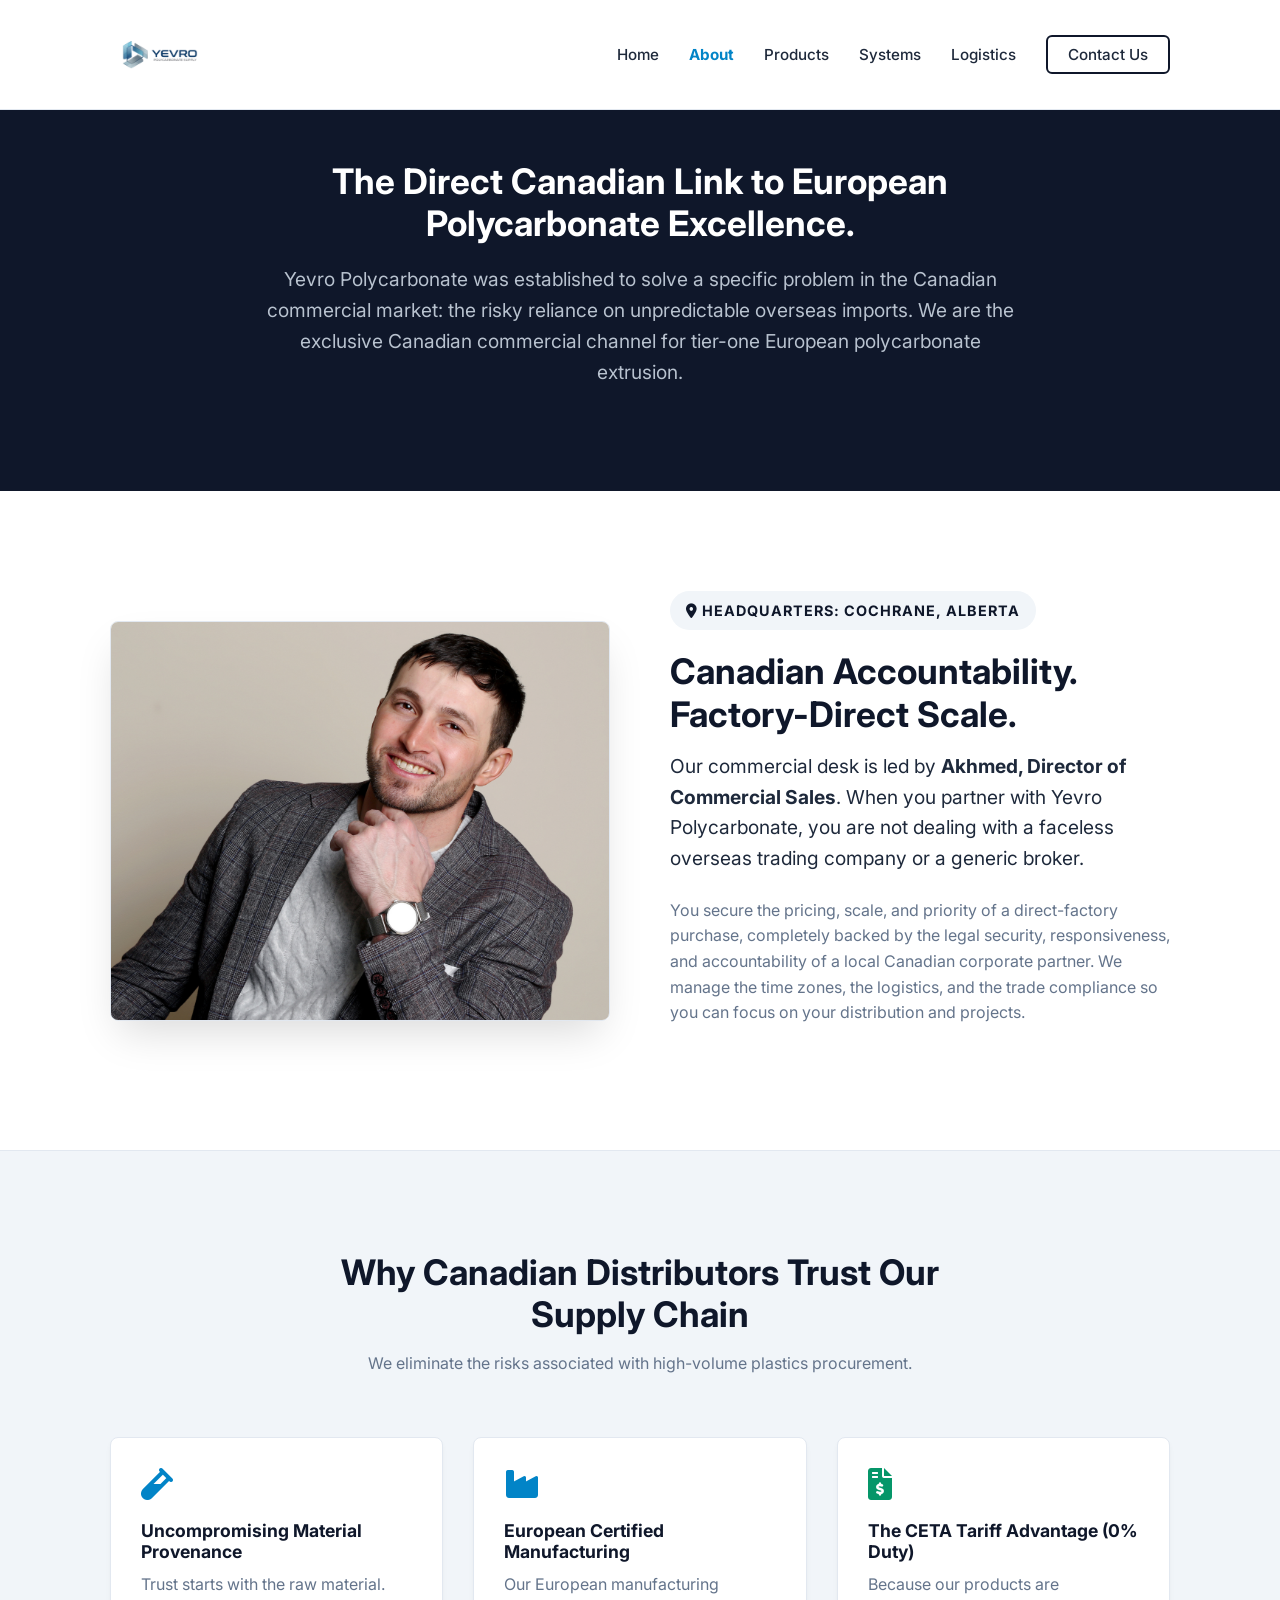
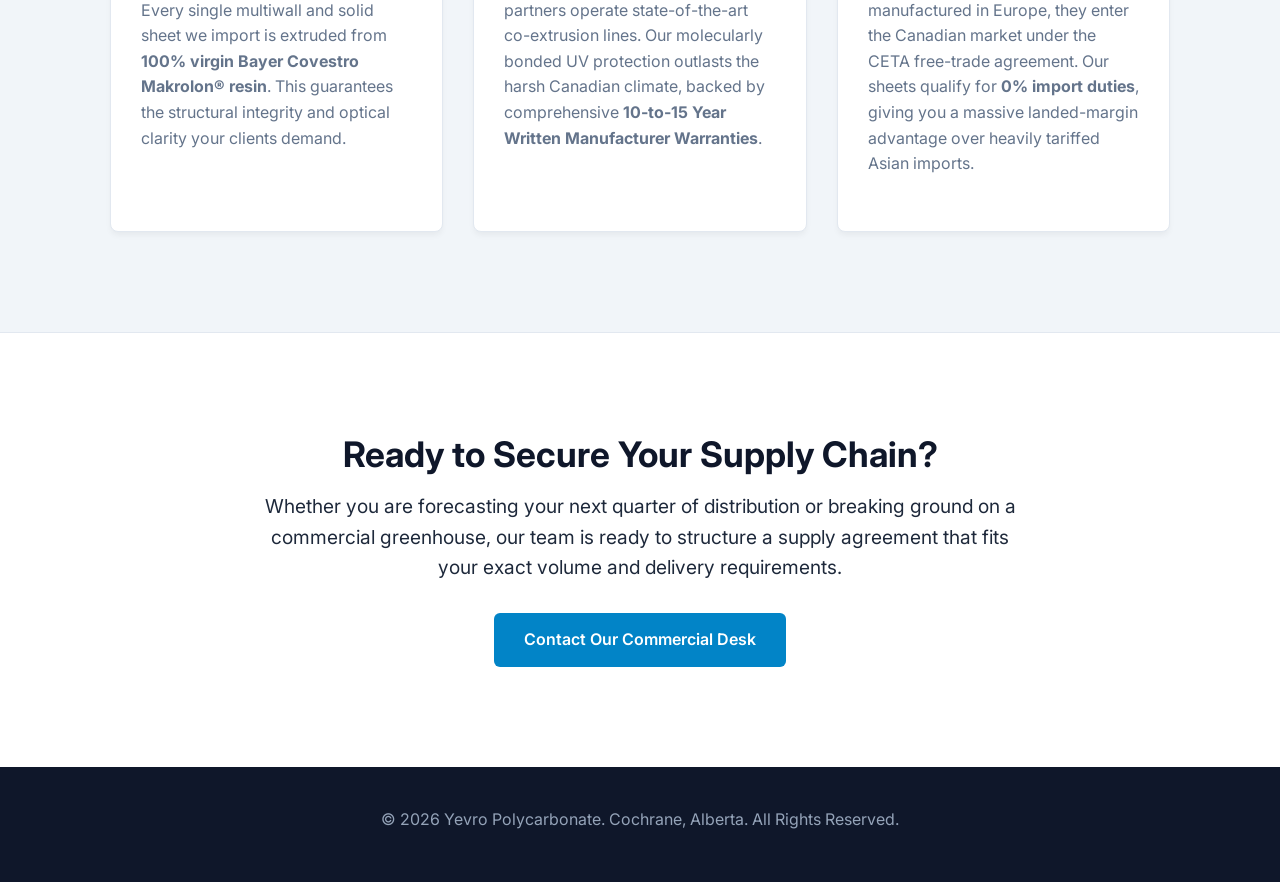
==== about.html @ 0b7f020f "Update about.html" ====
<!DOCTYPE html>
<html lang="en">
<head>
    <meta charset="UTF-8">
    <meta name="viewport" content="width=device-width, initial-scale=1.0">
    <title>About Us | Yevro Polycarbonate Canada</title>
    <meta name="description" content="The exclusive Canadian commercial channel for tier-one European polycarbonate extrusion. Direct supply for distributors and commercial projects.">
    
    <link rel="stylesheet" href="css/styles.css">
    <link href="https://fonts.googleapis.com/css2?family=Inter:wght@300;400;500;600;700;800&display=swap" rel="stylesheet">
    <link rel="stylesheet" href="https://cdnjs.cloudflare.com/ajax/libs/font-awesome/6.0.0/css/all.min.css">
</head>
<body>

    <header class="header">
        <div class="container nav-container">
            <a href="index.html" class="logo">
                <img src="assets/logo.png" alt="Yevro Polycarbonate">
            </a>
            <div class="mobile-toggle">
                <i class="fas fa-bars"></i>
            </div>
            <nav class="nav-menu">
                <ul>
                    <li><a href="index.html">Home</a></li>
                    <li><a href="about.html" style="color: var(--accent); font-weight: 700;">About</a></li>
                    <li><a href="index.html#products">Products</a></li>
                    <li><a href="index.html#accessories">Systems</a></li>
                    <li><a href="index.html#logistics">Logistics</a></li>
                    <li><a href="index.html#contact" class="btn-nav">Contact Us</a></li>
                </ul>
            </nav>
        </div>
    </header>

    <section class="section bg-navy text-center" style="padding: 160px 20px 80px 20px; color: white;">
        <div class="container narrow-content">
            <h1 style="color: white; font-size: 2.2rem; margin-bottom: 20px;">The Direct Canadian Link to European Polycarbonate Excellence.</h1>
            <p style="font-size: 1.2rem; color: #cbd5e1;">Yevro Polycarbonate was established to solve a specific problem in the Canadian commercial market: the risky reliance on unpredictable overseas imports. We are the exclusive Canadian commercial channel for tier-one European polycarbonate extrusion.</p>
        </div>
    </section>

    <section class="section bg-white border-bottom">
        <div class="container">
            <div class="row align-center">
                <div class="col-img">
                    <img src="assets/images/akhmed pic.png" alt="Akhmed - Director of Commercial Sales" class="rounded-img" style="box-shadow: 0 20px 40px -10px rgba(0,0,0,0.15); border: 1px solid var(--border);">
                </div>
                
                <div class="col-text">
                    <div class="quality-badge" style="background: #f1f5f9; color: var(--navy);">
                        <i class="fas fa-map-marker-alt"></i> Headquarters: Cochrane, Alberta
                    </div>
                    <h2>Canadian Accountability.<br>Factory-Direct Scale.</h2>
                    <p class="lead-text">Our commercial desk is led by <strong>Akhmed, Director of Commercial Sales</strong>. When you partner with Yevro Polycarbonate, you are not dealing with a faceless overseas trading company or a generic broker.</p>
                    <p>You secure the pricing, scale, and priority of a direct-factory purchase, completely backed by the legal security, responsiveness, and accountability of a local Canadian corporate partner. We manage the time zones, the logistics, and the trade compliance so you can focus on your distribution and projects.</p>
                </div>
            </div>
        </div>
    </section>

    <section class="section bg-light">
        <div class="container">
            <div class="section-title">
                <h2>Why Canadian Distributors Trust Our Supply Chain</h2>
                <p>We eliminate the risks associated with high-volume plastics procurement.</p>
            </div>
            
            <div class="grid-4" style="grid-template-columns: repeat(auto-fit, minmax(300px, 1fr));">
                <div class="card">
                    <i class="fas fa-vial card-icon"></i>
                    <h3>Uncompromising Material Provenance</h3>
                    <p>Trust starts with the raw material. Every single multiwall and solid sheet we import is extruded from <strong>100% virgin Bayer Covestro Makrolon® resin</strong>. This guarantees the structural integrity and optical clarity your clients demand.</p>
                </div>
                
                <div class="card">
                    <i class="fas fa-industry card-icon"></i>
                    <h3>European Certified Manufacturing</h3>
                    <p>Our European manufacturing partners operate state-of-the-art co-extrusion lines. Our molecularly bonded UV protection outlasts the harsh Canadian climate, backed by comprehensive <strong>10-to-15 Year Written Manufacturer Warranties</strong>.</p>
                </div>
                
                <div class="card">
                    <i class="fas fa-file-invoice-dollar card-icon" style="color: #059669;"></i>
                    <h3>The CETA Tariff Advantage (0% Duty)</h3>
                    <p>Because our products are manufactured in Europe, they enter the Canadian market under the CETA free-trade agreement. Our sheets qualify for <strong>0% import duties</strong>, giving you a massive landed-margin advantage over heavily tariffed Asian imports.</p>
                </div>
            </div>
        </div>
    </section>

    <section class="section bg-white border-top text-center">
        <div class="container narrow-content">
            <h2>Ready to Secure Your Supply Chain?</h2>
            <p class="lead-text" style="margin-bottom: 30px;">Whether you are forecasting your next quarter of distribution or breaking ground on a commercial greenhouse, our team is ready to structure a supply agreement that fits your exact volume and delivery requirements.</p>
            <a href="index.html#contact" class="btn btn-primary" style="min-width: 250px;">Contact Our Commercial Desk</a>
        </div>
    </section>

    <footer>
        <div class="container">
            <p>&copy; 2026 Yevro Polycarbonate. Cochrane, Alberta. All Rights Reserved.</p>
        </div>
    </footer>

    <script>
        document.addEventListener('DOMContentLoaded', function() {
            const mobileToggle = document.querySelector('.mobile-toggle');
            const navMenu = document.querySelector('.nav-menu');
            if (mobileToggle) {
                const toggleIcon = mobileToggle.querySelector('i');
                mobileToggle.addEventListener('click', function() {
                    navMenu.classList.toggle('active');
                    if (navMenu.classList.contains('active')) {
                        toggleIcon.classList.remove('fa-bars');
                        toggleIcon.classList.add('fa-times');
                    } else {
                        toggleIcon.classList.remove('fa-times');
                        toggleIcon.classList.add('fa-bars');
                    }
                });
            }
        });
    </script>
</body>
</html>
---- css/styles.css ----
/* =========================================
   1. VARIABLES & RESET
   ========================================= */
:root {
    --navy: #0F172A;        /* Dark Industrial Blue */
    --navy-light: #334155;  /* Slate Blue */
    --accent: #0284c7;      /* Bright Blue */
    --text: #1E293B;        /* Main Text */
    --text-light: #64748B;  /* Secondary Text */
    --bg-light: #F1F5F9;    /* Light Grey */
    --bg-white: #FFFFFF;
    --border: #E2E8F0;
    
    /* Contact Form Colors */
    --line: #E2E8F0;
    --muted: #94a3b8;
    
    --spacing: 100px;
}

* { margin: 0; padding: 0; box-sizing: border-box; }

body {
    font-family: 'Inter', sans-serif;
    color: var(--text);
    line-height: 1.6;
    background-color: var(--bg-white);
    font-size: 16px;
    overflow-x: hidden;
}

h1, h2, h3, h4 {
    color: var(--navy);
    font-weight: 700;
    line-height: 1.2;
    margin-bottom: 1rem;
}
h1 { font-size: 2.8rem; }
h2 { font-size: 2.2rem; }
h3 { font-size: 1.5rem; }

p { margin-bottom: 1.5rem; color: var(--text-light); }
a { text-decoration: none; color: inherit; transition: 0.3s; }
img { max-width: 100%; display: block; border-radius: 4px; }
ul { list-style: none; }

/* =========================================
   2. UTILITIES & LAYOUT
   ========================================= */
.container { max-width: 1100px; margin: 0 auto; padding: 0 20px; }
.narrow-content { max-width: 800px; margin: 0 auto; }
.section { padding: var(--spacing) 0; }

/* Backgrounds */
.bg-light { background-color: var(--bg-light); }
.bg-white { background-color: var(--bg-white); }
.bg-navy { background-color: var(--navy); color: white; }
.text-white { color: white !important; }
.border-bottom { border-bottom: 1px solid var(--border); }
.border-top { border-top: 1px solid var(--border); }

/* Alignment & Spacing */
.text-center { text-align: center; }
.mt-4 { margin-top: 2rem; }
.mb-5 { margin-bottom: 3rem; }
.rounded-img { border-radius: 8px; box-shadow: 0 10px 15px -3px rgba(0, 0, 0, 0.1); }
.divider { border: 0; border-top: 1px solid var(--border); margin: 60px 0; }

/* Buttons */
.btn-primary {
    display: inline-block;
    background: var(--accent);
    color: white;
    padding: 14px 30px;
    border-radius: 6px;
    font-weight: 600;
    border: none;
    cursor: pointer;
    text-align: center;
    width: auto; /* IMPORTANT: Default to auto width so desktop looks good */
    min-width: 220px;
}
.btn-primary:hover { background: var(--navy); color: white; }

/* =========================================
   3. NAVIGATION
   ========================================= */
.header {
    background: white;
    border-bottom: 1px solid var(--border);
    position: fixed; top: 0; width: 100%; z-index: 1000;
    height: 110px;
    display: flex; align-items: center;
}
.nav-container { display: flex; justify-content: space-between; align-items: center; width: 100%; }

.logo img { height: 100px; width: auto; }

.nav-menu ul { display: flex; gap: 30px; align-items: center; }
.nav-menu a { font-size: 0.95rem; font-weight: 500; color: var(--text); }
.nav-menu a:hover { color: var(--accent); }

.btn-nav {
    border: 2px solid var(--navy);
    padding: 8px 20px;
    border-radius: 6px;
    font-weight: 600;
}
.btn-nav:hover { background: var(--navy); color: white !important; }

/* Mobile Toggle */
.mobile-toggle { display: none; font-size: 1.8rem; cursor: pointer; color: var(--navy); z-index: 1002; }

/* =========================================
   4. HERO SECTION
   ========================================= */
.hero {
    position: relative;
    height: 600px;
    display: flex; align-items: center; justify-content: center;
    text-align: center;
    margin-top: 90px;
    overflow: hidden;
    color: white;
}
.hero-bg img { position: absolute; top: 0; left: 0; width: 100%; height: 100%; object-fit: cover; z-index: -1; }
.overlay { position: absolute; top: 0; left: 0; width: 100%; height: 100%; background: rgba(15, 23, 42, 0.65); z-index: 0; }
.hero-content { position: relative; z-index: 2; max-width: 900px; }
.hero h1 { color: white; font-size: 3rem; font-weight: 800; margin-bottom: 20px; text-shadow: 0 2px 10px rgba(0,0,0,0.5); }
.hero-lead { font-size: 1.25rem; color: #cbd5e1; margin-bottom: 35px; max-width: 700px; margin-left: auto; margin-right: auto; }

/* =========================================
   5. GENERAL SECTIONS (Quality, Audience)
   ========================================= */
.quality-badge {
    display: inline-block; background: #e0f2fe; color: var(--accent);
    padding: 8px 16px; border-radius: 50px; font-weight: 700;
    font-size: 0.9rem; margin-bottom: 20px; text-transform: uppercase; letter-spacing: 1px;
}
.lead-text { font-size: 1.2rem; color: var(--text); }
.section-title { text-align: center; margin-bottom: 60px; max-width: 700px; margin-left: auto; margin-right: auto; }

.grid-4 { display: grid; grid-template-columns: repeat(auto-fit, minmax(220px, 1fr)); gap: 30px; }
.card {
    background: white; padding: 30px; border-radius: 8px;
    box-shadow: 0 4px 6px -1px rgba(0, 0, 0, 0.05);
    border: 1px solid var(--border); transition: 0.3s;
}
.card:hover { transform: translateY(-5px); border-color: var(--accent); }
.card-icon { font-size: 2rem; color: var(--accent); margin-bottom: 20px; }
.card h3 { font-size: 1.1rem; margin-bottom: 10px; }

/* =========================================
   6. PRODUCTS & GALLERY
   ========================================= */
.product-block { display: flex; gap: 60px; align-items: center; }
.product-block.reverse { flex-direction: row-reverse; }
.product-img { flex: 1; }
.product-img img { box-shadow: 0 10px 15px -3px rgba(0, 0, 0, 0.1); border-radius: 8px; width: 100%; height: 350px; object-fit: cover; }
.product-text { flex: 1; }
.product-desc { font-size: 1.1rem; color: var(--navy); font-weight: 500; }
.spec-list li { margin-bottom: 10px; border-bottom: 1px solid var(--border); padding-bottom: 5px; }
.spec-list strong { color: var(--navy); min-width: 120px; display: inline-block; }
.tech-note {
    background: var(--bg-light); padding: 15px; border-radius: 6px;
    font-size: 0.9rem; color: var(--text-light); display: flex; gap: 10px; align-items: center;
    margin-top: 20px;
}
.tech-note i { color: var(--accent); }

.gallery-grid { display: grid; grid-template-columns: repeat(auto-fit, minmax(300px, 1fr)); gap: 20px; }
.gallery-item { position: relative; overflow: hidden; border-radius: 8px; }
.gallery-item img { width: 100%; height: 250px; object-fit: cover; transition: 0.5s; }
.gallery-item:hover img { transform: scale(1.05); }
.gallery-caption {
    position: absolute; bottom: 0; left: 0; width: 100%;
    background: rgba(15, 23, 42, 0.8); color: white;
    padding: 10px; font-weight: 600; text-align: center;
}

/* =========================================
   7. TECHNICAL & LOGISTICS
   ========================================= */
.row { display: flex; gap: 60px; align-items: center; }
.row.reverse { flex-direction: row-reverse; }
.col-text { flex: 1; }
.col-img { flex: 1; }
.col-img img { width: 100%; border-radius: 8px; object-fit: cover; max-height: 400px; }

.download-buttons { display: flex; gap: 20px; margin-top: 30px; flex-wrap: wrap; }
.btn-download {
    display: inline-flex; align-items: center; gap: 10px;
    background: white; border: 1px solid var(--border);
    padding: 12px 25px; border-radius: 6px; font-weight: 600; color: var(--navy);
}
.btn-download:hover { border-color: var(--accent); color: var(--accent); background: #f0f9ff; }

.terms-list { display: flex; flex-direction: column; gap: 25px; margin-top: 30px; }
.term-item { border-left: 4px solid var(--navy); padding-left: 20px; }

/* =========================================
   8. WHY YEVRO (Original Layout Restored)
   ========================================= */
.bg-navy h2, .bg-navy p, .bg-navy li { color: white; }
.bg-navy p { opacity: 0.9; }

#why .why-head{ text-align:center; max-width: 760px; margin: 0 auto 40px auto; }
#why .why-head h2{ color:#fff; margin-bottom:12px; }
#why .why-head p{ color: rgba(255,255,255,0.88); margin:0; }

#why .why-split{ display:grid; grid-template-columns: 1.2fr 0.9fr; gap: 34px; align-items: start; }
#why .why-cards{ display:grid; grid-template-columns: repeat(2, minmax(0, 1fr)); gap: 16px; }

#why .why-point{
    padding: 18px 16px; border-radius: 14px;
    background: rgba(255,255,255,0.06); border: 1px solid rgba(226,232,240,0.14);
    text-align: left; min-height: 168px;
}
#why .why-ico{
    width: 52px; height: 52px; border-radius: 14px;
    display:grid; place-items:center;
    background: rgba(2,132,199,0.18); color:#fff;
    font-size: 1.2rem; margin-bottom: 12px;
}
#why .why-point h3{ color:#fff; font-size: 1.05rem; margin: 0 0 8px 0; }
#why .why-point p{ color: rgba(255,255,255,0.86); font-size: 0.95rem; margin: 0; }

#why .why-sub{
    margin-top: 10px; padding: 10px 12px; border-radius: 12px;
    background: rgba(255,255,255,0.06); border: 1px solid rgba(226,232,240,0.12);
    color: rgba(255,255,255,0.86); font-size: 0.9rem;
}

#why .why-cta{ margin-top: 22px; display:flex; }
#why .why-cta .btn-primary{ width: auto; min-width: 320px; }

#why .why-img{
    border-radius: 16px; overflow:hidden; border: 1px solid rgba(226,232,240,0.14);
    box-shadow: 0 18px 40px rgba(0,0,0,0.25); position: sticky; top: 140px;
}
#why .why-img img{ width:100%; height: 520px; object-fit: cover; display:block; }

/* =========================================
   9. FACTORY PROOF & CONTACT
   ========================================= */
.video-proof-wrapper {
    background: white; padding: 15px; border-radius: 16px;
    box-shadow: 0 20px 40px -10px rgba(0, 0, 0, 0.15); border: 1px solid var(--border);
    max-width: 900px; margin: 0 auto;
}
.video-proof-wrapper video { width: 100%; border-radius: 12px; display: block; background: #000; }
.video-badges { display: flex; justify-content: center; gap: 20px; margin-top: 20px; flex-wrap: wrap; }
.badge-item {
    font-size: 0.9rem; color: var(--navy); font-weight: 600;
    display: flex; align-items: center; gap: 8px; background: #f1f5f9; padding: 8px 16px; border-radius: 20px;
}
.badge-item i { color: #059669; }

/* Contact Form */
.quote-layout { display: grid; grid-template-columns: 1fr 1.15fr; gap: 16px; align-items: start; }
.quote-help { border: 1px solid var(--line); border-radius: 18px; background: #fff; padding: 16px; }
.quote-card { border: 1px solid var(--line); border-radius: 18px; background: #fff; padding: 25px; box-shadow: 0 10px 26px rgba(15, 18, 23, .06); }
.help-list li { margin: 8px 0; color: #2b313b; }
.mini-note { margin-top: 14px; padding: 12px 14px; border: 1px solid var(--line); border-radius: 14px; background: #f6f7f9; color: #2b313b; font-size: 14px; }
.form label { display: grid; gap: 6px; font-weight: 800; font-size: 13.5px; margin-bottom: 12px; }
.form input, .form select, .form textarea {
    width: 100%; padding: 12px; border-radius: 12px; border: 1px solid var(--line);
    background: #fff; color: var(--text); outline: none; font-family: inherit;
}
.form input:focus, .form select:focus, .form textarea:focus { border-color: rgba(15, 94, 168, .55); box-shadow: 0 0 0 4px rgba(15, 94, 168, .12); }
.form-row { display: grid; grid-template-columns: 1fr 1fr; gap: 12px; }
.form-actions { display: flex; gap: 12px; flex-wrap: wrap; margin-top: 12px; }
.form-actions .btn-primary { width: 100%; }
.honeypot { display: none !important; }

/* Footer */
footer { background: var(--navy); color: white; padding: 40px 0; text-align: center; }
footer p { color: #94a3b8; margin-bottom: 10px; }
.footer-links a { color: white; margin: 0 15px; opacity: 0.8; }

/* =========================================
   10. ACCESSORIES (NEW STYLES)
   ========================================= */
.row-accessories { display: grid; grid-template-columns: repeat(3, 1fr); gap: 30px; }

.profile-card {
    background: white; border: 1px solid #e2e8f0; border-radius: 12px; padding: 25px;
    height: 100%; display: flex; flex-direction: column;
    box-shadow: 0 4px 6px -1px rgba(0, 0, 0, 0.05); transition: transform 0.2s ease, box-shadow 0.2s ease;
}
.profile-card:hover { transform: translateY(-5px); box-shadow: 0 10px 20px rgba(0,0,0,0.08); }
.profile-header { display: flex; align-items: center; margin-bottom: 20px; padding-bottom: 15px; border-bottom: 1px solid #f1f5f9; }
.profile-header h3 { margin: 0; font-size: 1.15rem; font-weight: 700; color: #0F172A; }
.profile-img-wrapper {
    background: #f8fafc; border-radius: 8px; padding: 10px; text-align: center;
    margin-bottom: 20px; height: 180px; display: flex; align-items: center; justify-content: center; border: 1px solid #e2e8f0;
}
.profile-img-wrapper img { max-height: 100%; max-width: 100%; object-fit: contain; }
.profile-body { flex-grow: 1; display: flex; flex-direction: column; }
.profile-body p { font-size: 0.95rem; color: #64748b; line-height: 1.5; margin-bottom: 15px; }
.spacer { margin-top: auto; }
.btn-pdf-download {
    display: flex; align-items: center; justify-content: center; gap: 8px;
    background: white; color: #ef4444; border: 1px solid #e2e8f0;
    padding: 12px; border-radius: 6px; font-size: 0.9rem; font-weight: 600;
    text-decoration: none; width: 100%; transition: all 0.2s ease;
}
.btn-pdf-download:hover { background: #fef2f2; border-color: #ef4444; }

/* Accessories Icon Squares */
.icon-square { width: 40px; height: 40px; border-radius: 8px; display: flex; align-items: center; justify-content: center; font-weight: 800; font-size: 1.2rem; }
.bg-blue-light { background: #e0f2fe; } .text-blue { color: #0284c7; }
.bg-green-light { background: #dcfce7; } .text-green { color: #16a34a; }
.bg-orange-light { background: #ffedd5; } .text-orange { color: #ea580c; }

/* Centered Button Wrapper */
.accessories-cta-wrapper { display: flex; justify-content: center; align-items: center; width: 100%; margin-top: 40px; }

/* =========================================
   11. MOBILE / RESPONSIVE
   ========================================= */
@media (max-width: 980px) {
    .quote-layout { grid-template-columns: 1fr; }
    .form-row { grid-template-columns: 1fr; }
    #why .why-split { grid-template-columns: 1fr; }
    #why .why-cards { grid-template-columns: 1fr; }
    #why .why-img { position: relative; top: auto; }
    #why .why-img img { height: 320px; }
    #why .why-cta .btn-primary { width: 100%; min-width: 0; }
}

@media (max-width: 768px) {
    /* Accessories 3-column fix for mobile */
    .row-accessories { grid-template-columns: 1fr; }
    .profile-card { padding: 20px; }

    /* Nav */
    .mobile-toggle { display: block; }
    .nav-menu {
        position: fixed; top: 110px; left: -100%; width: 100%;
        height: calc(100vh - 110px); background: white;
        padding: 30px; border-bottom: 1px solid var(--border);
        transition: 0.3s; z-index: 999; display: flex; flex-direction: column; overflow-y: auto;
    }
    .nav-menu.active { left: 0; }
    .nav-menu ul { flex-direction: column; align-items: flex-start; gap: 25px; width: 100%; }
    .nav-menu a { display: block; width: 100%; padding: 10px 0; border-bottom: 1px solid #f1f1f1; }
    .btn-nav { display: block; width: 100%; text-align: center; margin-top: 10px; }

    /* Layout Resets */
    .product-block, .product-block.reverse, .row, .row.reverse { flex-direction: column; }
    .hero { height: auto; padding: 100px 0; margin-top: 90px; }
    .hero h1 { font-size: 2rem; }
    .col-img, .product-img { width: 100%; }
    .btn-primary { width: 100%; }
}
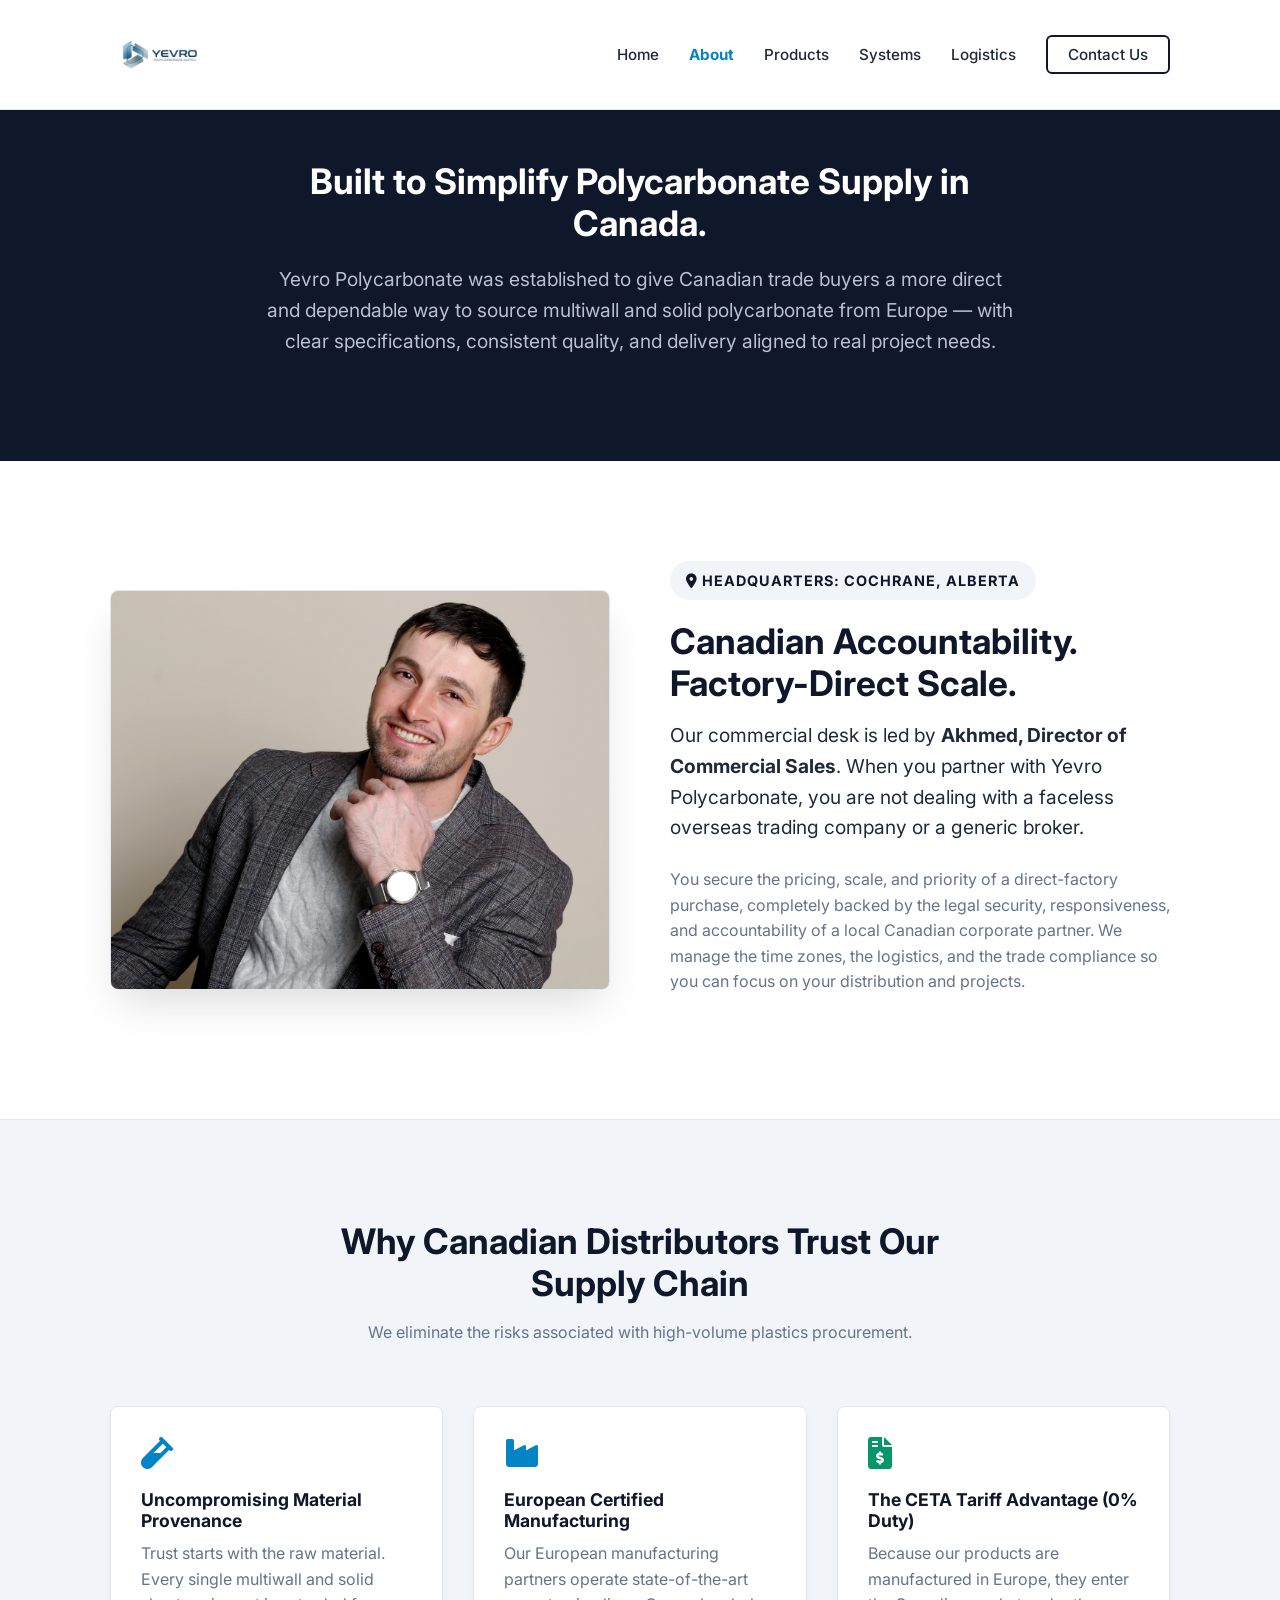
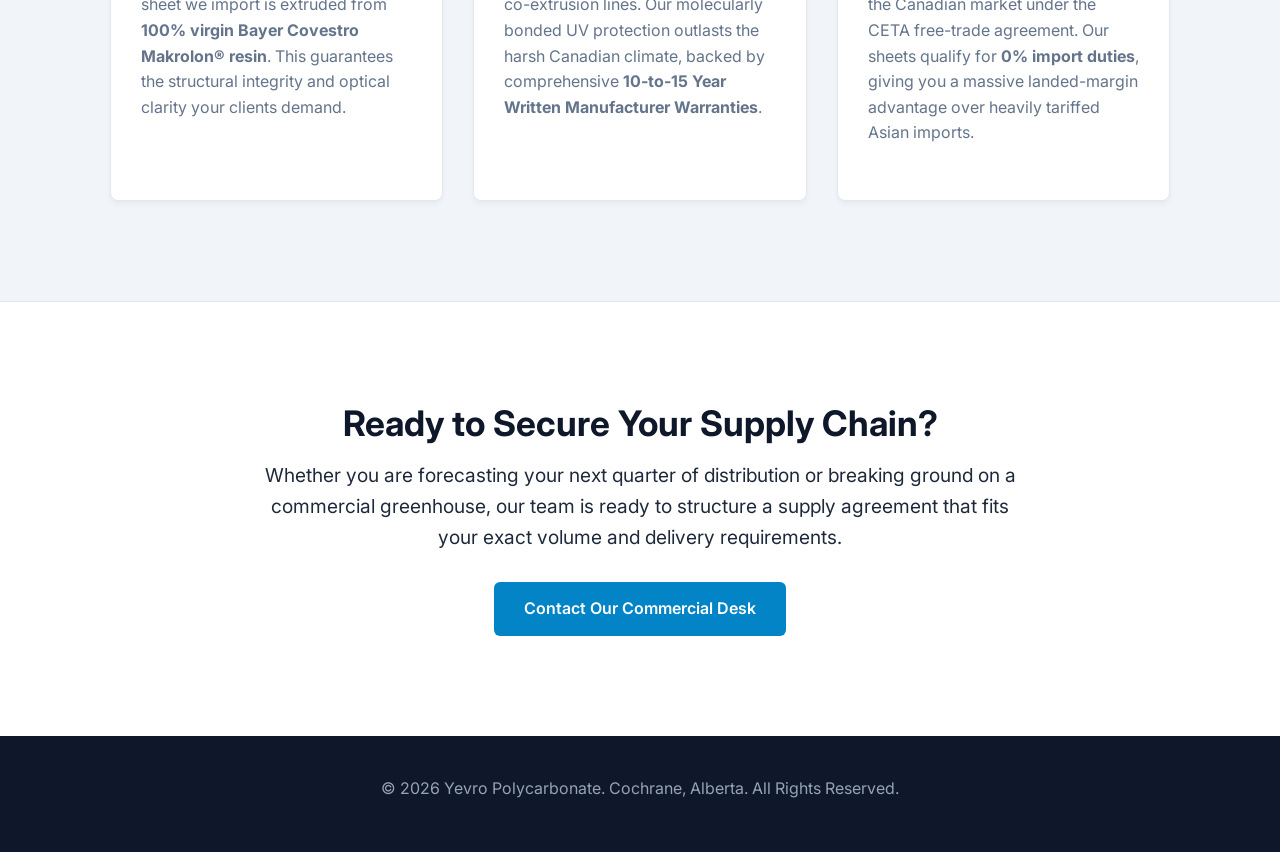
==== commit 6c03f502: "Update about.html" ====
--- a/about.html
+++ b/about.html
@@ -35,8 +35,8 @@
 
     <section class="section bg-navy text-center" style="padding: 160px 20px 80px 20px; color: white;">
         <div class="container narrow-content">
-            <h1 style="color: white; font-size: 2.2rem; margin-bottom: 20px;">The Direct Canadian Link to European Polycarbonate Excellence.</h1>
-            <p style="font-size: 1.2rem; color: #cbd5e1;">Yevro Polycarbonate was established to solve a specific problem in the Canadian commercial market: the risky reliance on unpredictable overseas imports. We are the exclusive Canadian commercial channel for tier-one European polycarbonate extrusion.</p>
+            <h1 style="color: white; font-size: 2.2rem; margin-bottom: 20px;">Built to Simplify Polycarbonate Supply in Canada.</h1>
+            <p style="font-size: 1.2rem; color: #cbd5e1;">Yevro Polycarbonate was established to give Canadian trade buyers a more direct and dependable way to source multiwall and solid polycarbonate from Europe — with clear specifications, consistent quality, and delivery aligned to real project needs.</p>
         </div>
     </section>
 
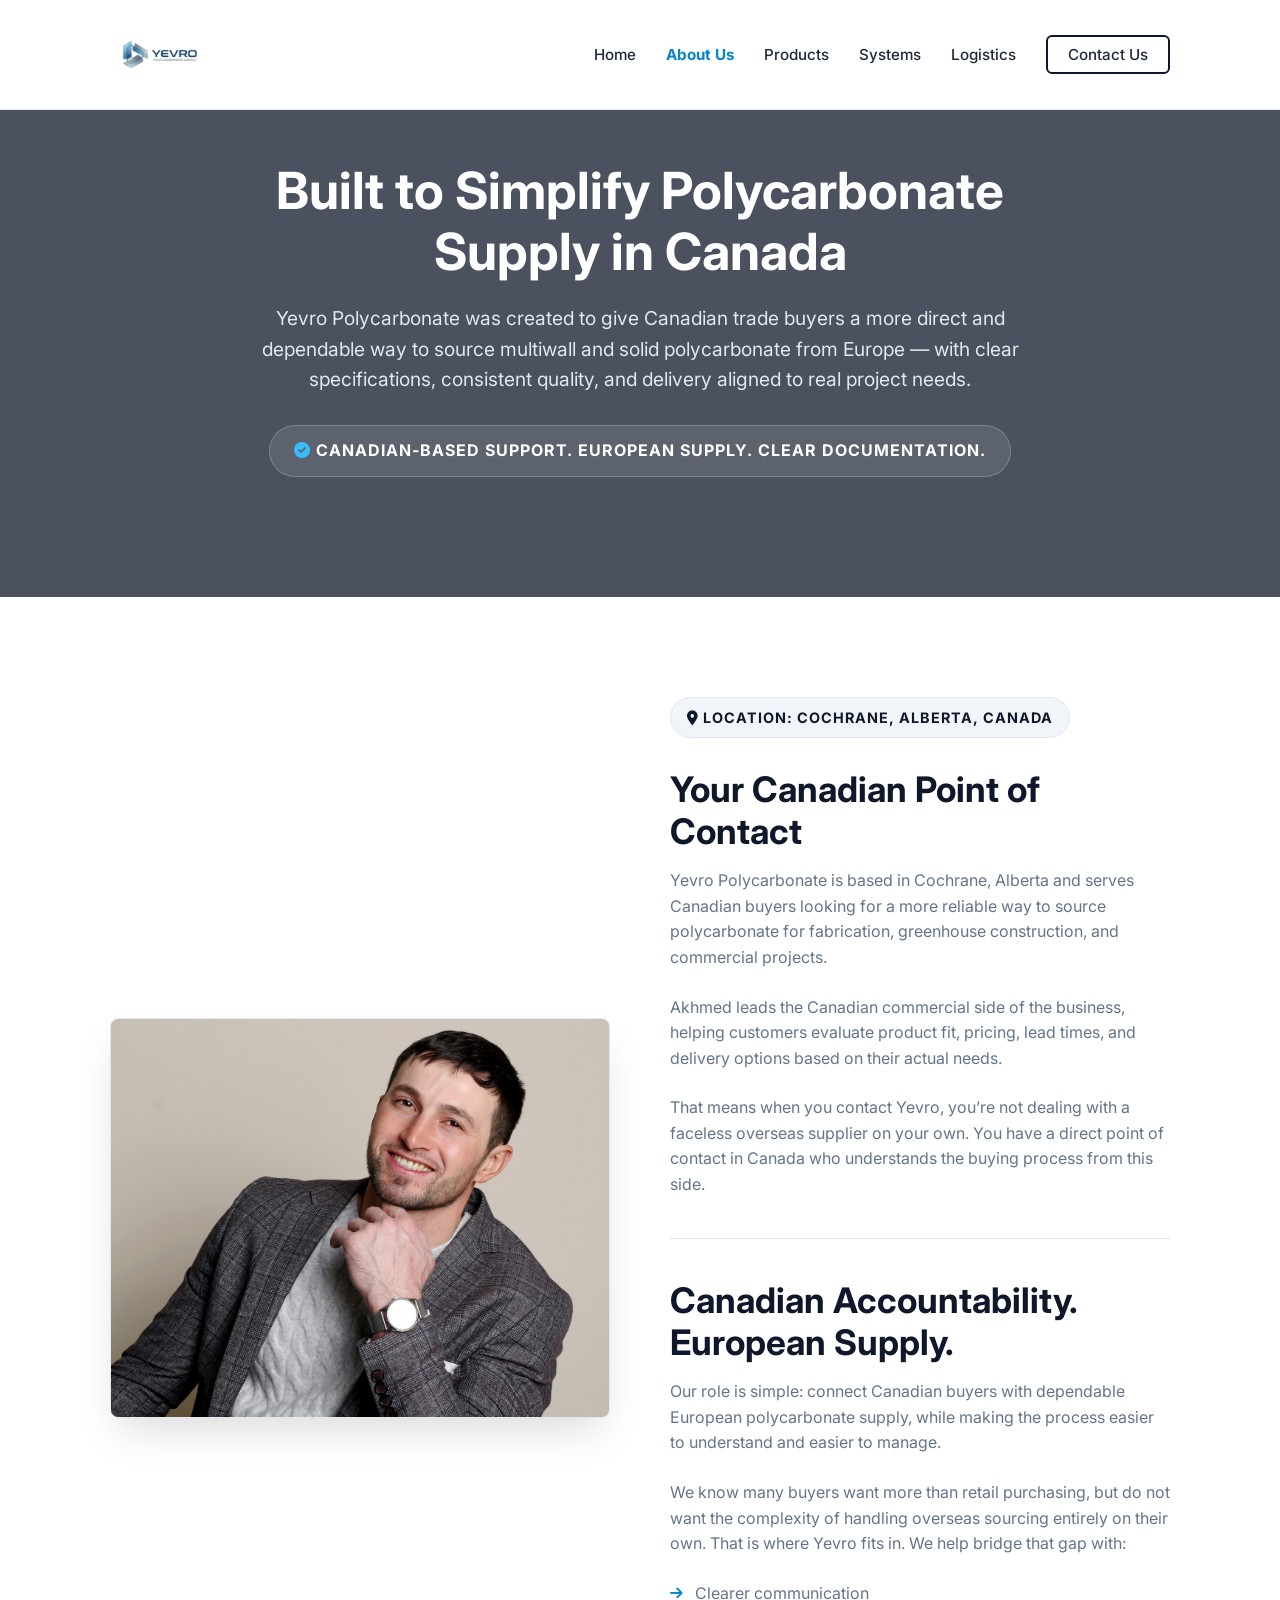
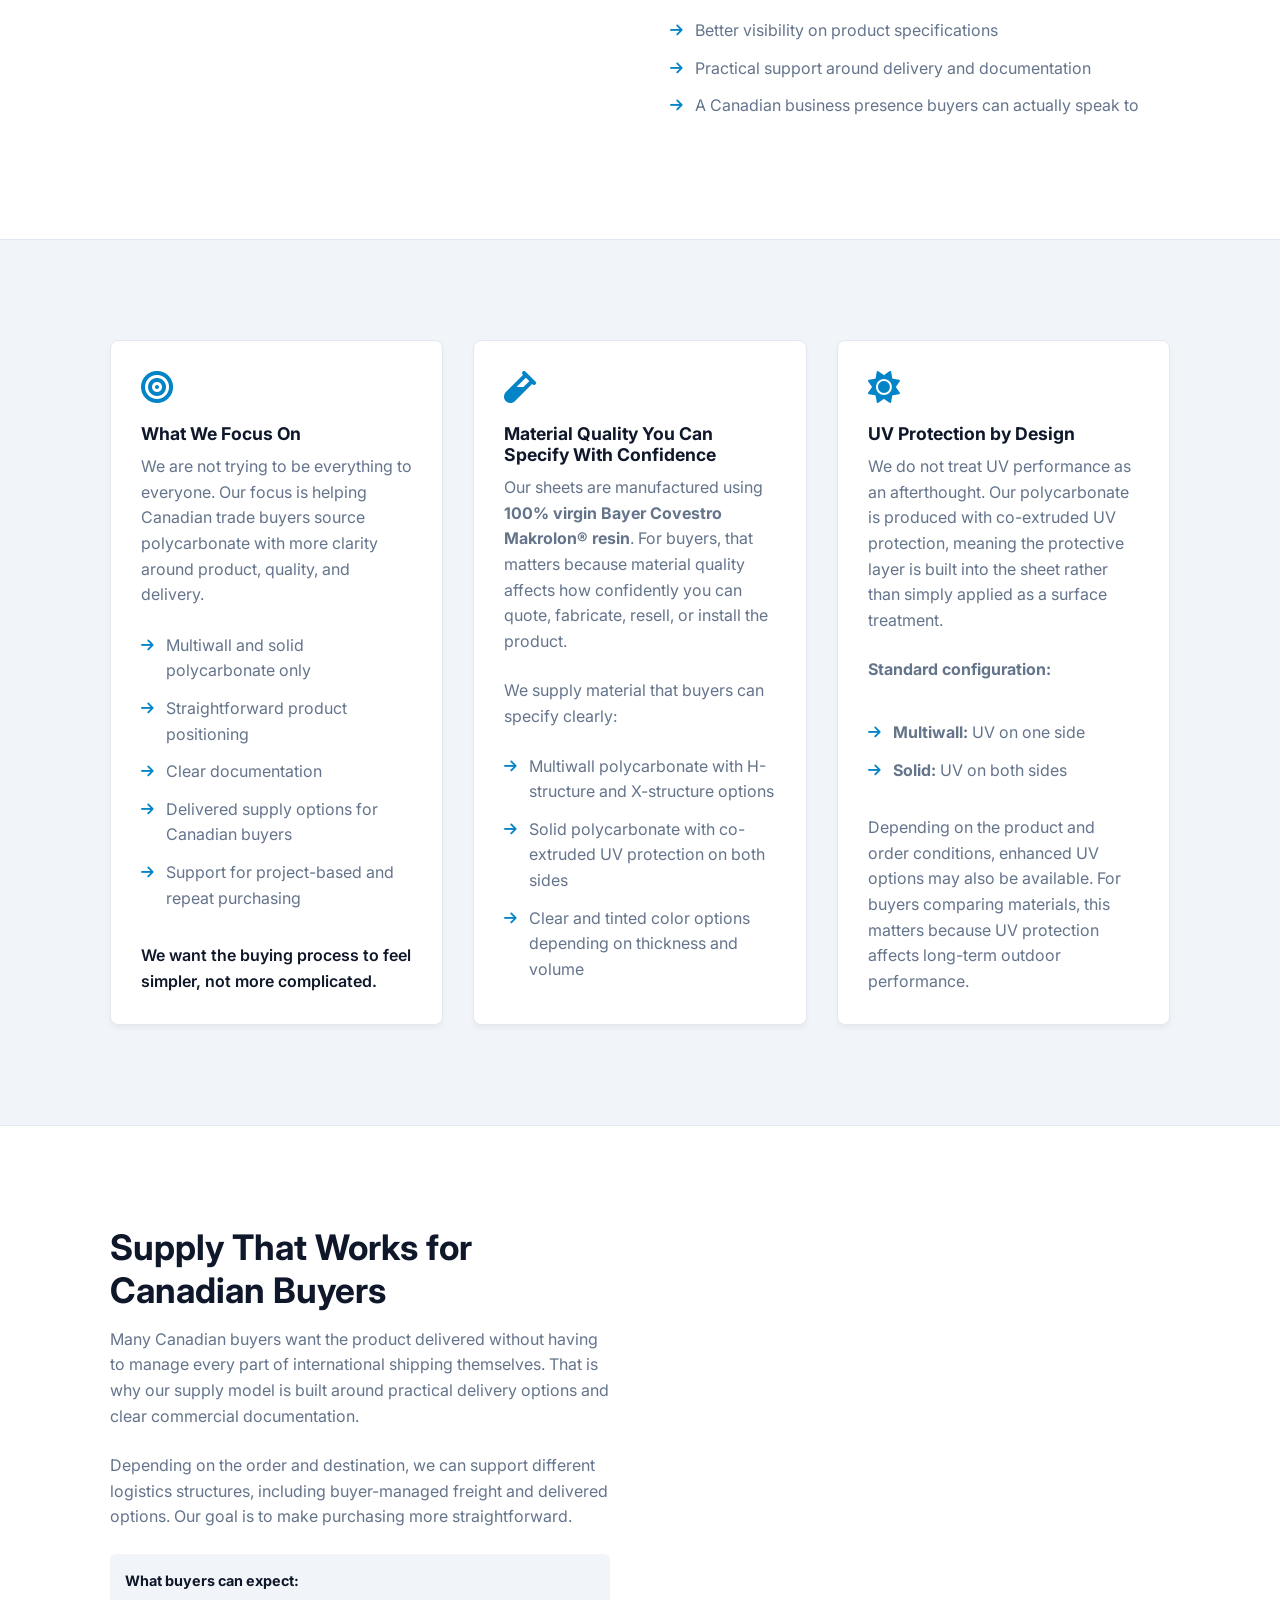
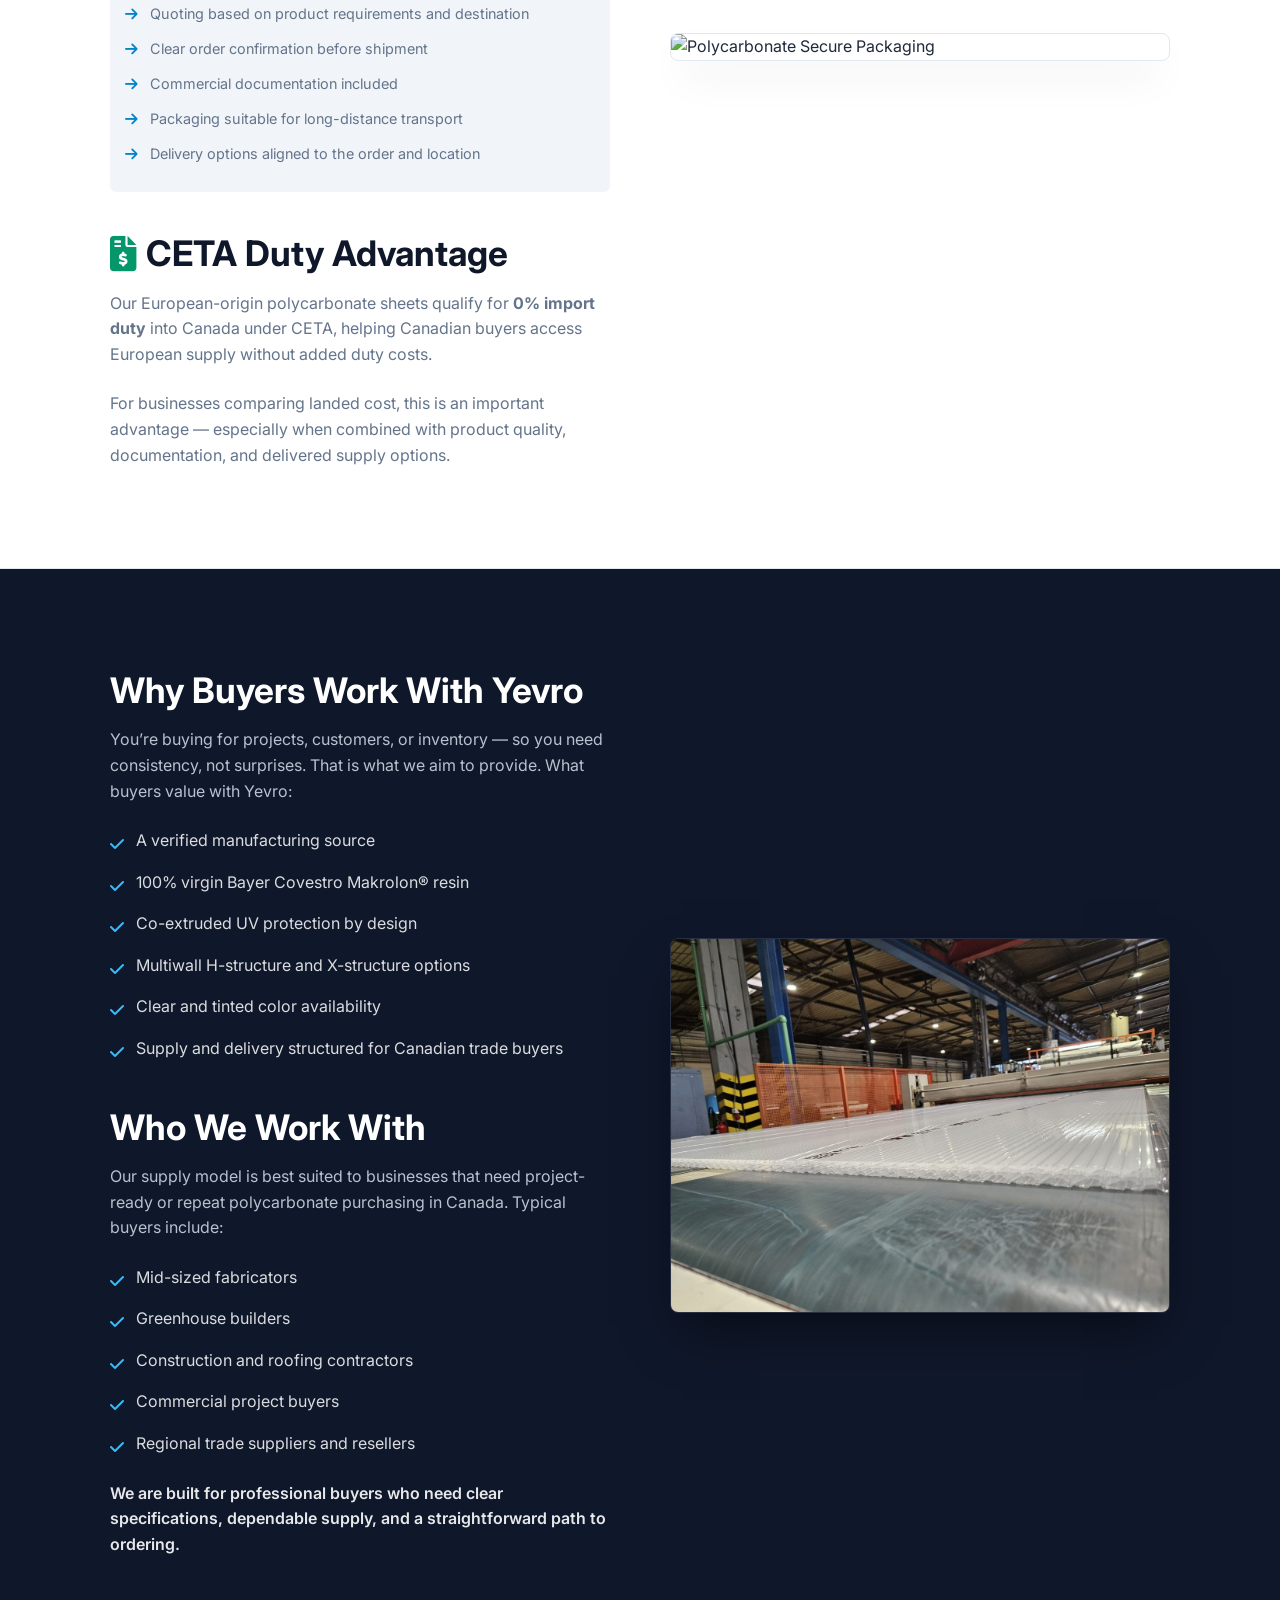
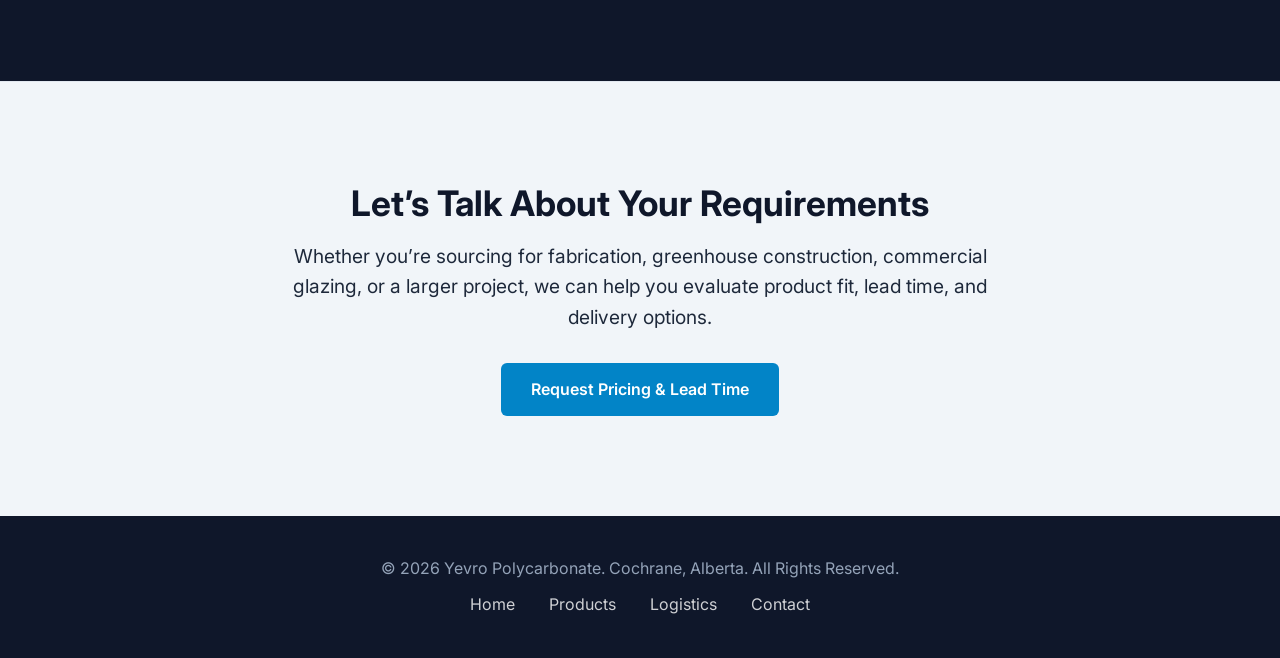
==== commit d0d5d13f: "Update about.html" ====
--- a/about.html
+++ b/about.html
@@ -4,11 +4,35 @@
     <meta charset="UTF-8">
     <meta name="viewport" content="width=device-width, initial-scale=1.0">
     <title>About Us | Yevro Polycarbonate Canada</title>
-    <meta name="description" content="The exclusive Canadian commercial channel for tier-one European polycarbonate extrusion. Direct supply for distributors and commercial projects.">
+    <meta name="description" content="Canadian-based support. European supply. Clear documentation. We simplify polycarbonate sourcing for trade buyers.">
     
     <link rel="stylesheet" href="css/styles.css">
     <link href="https://fonts.googleapis.com/css2?family=Inter:wght@300;400;500;600;700;800&display=swap" rel="stylesheet">
     <link rel="stylesheet" href="https://cdnjs.cloudflare.com/ajax/libs/font-awesome/6.0.0/css/all.min.css">
+    
+    <style>
+        .about-hero { position: relative; padding: 160px 20px 100px 20px; overflow-wrap: break-word; color: white; display: flex; align-items: center; justify-content: center; }
+        .about-hero .hero-bg { position: absolute; top: 0; left: 0; width: 100%; height: 100%; z-index: -1; }
+        .about-hero .hero-bg img { width: 100%; height: 100%; object-fit: cover; }
+        .about-hero .overlay { position: absolute; top: 0; left: 0; width: 100%; height: 100%; background: rgba(15, 23, 42, 0.75); }
+        .about-hero-content { position: relative; z-index: 2; max-width: 900px; text-align: center; }
+        
+        .clean-list { list-style: none; padding: 0; margin-bottom: 20px; }
+        .clean-list li { position: relative; padding-left: 25px; margin-bottom: 12px; color: var(--text-light); }
+        .clean-list li::before { content: "\f061"; font-family: "Font Awesome 6 Free"; font-weight: 900; position: absolute; left: 0; color: var(--accent); font-size: 0.9rem; }
+        
+        .check-list-dark { list-style: none; padding: 0; }
+        .check-list-dark li { margin-bottom: 12px; display: flex; gap: 12px; align-items: flex-start; color: rgba(255,255,255,0.85); }
+        .check-list-dark li::before { content: "\f00c"; font-family: "Font Awesome 6 Free"; font-weight: 900; color: #38bdf8; margin-top: 4px; }
+
+        @media (max-width: 768px) {
+            .about-hero { padding: 130px 20px 70px 20px; }
+            .about-hero h1 { font-size: 2.2rem !important; line-height: 1.2; }
+            .row.align-center { flex-direction: column; }
+            .col-img { width: 100%; margin-bottom: 30px; }
+            .col-img img { width: 100%; max-width: 100%; height: auto; }
+        }
+    </style>
 </head>
 <body>
 
@@ -23,7 +47,7 @@
             <nav class="nav-menu">
                 <ul>
                     <li><a href="index.html">Home</a></li>
-                    <li><a href="about.html" style="color: var(--accent); font-weight: 700;">About</a></li>
+                    <li><a href="about.html" style="color: var(--accent); font-weight: 700;">About Us</a></li>
                     <li><a href="index.html#products">Products</a></li>
                     <li><a href="index.html#accessories">Systems</a></li>
                     <li><a href="index.html#logistics">Logistics</a></li>
@@ -33,72 +57,190 @@
         </div>
     </header>
 
-    <section class="section bg-navy text-center" style="padding: 160px 20px 80px 20px; color: white;">
+    <section class="about-hero">
+        <div class="hero-bg">
+            <img src="assets/images/hero4.jpeg" alt="Polycarbonate Wholesale Facility">
+            <div class="overlay"></div>
+        </div>
+        <div class="container about-hero-content">
+            <h1 style="color: white; font-size: 3.2rem; margin-bottom: 20px;">Built to Simplify Polycarbonate Supply in Canada</h1>
+            <p style="font-size: 1.2rem; color: #e2e8f0; margin-bottom: 30px; max-width: 800px; margin-left: auto; margin-right: auto;">Yevro Polycarbonate was created to give Canadian trade buyers a more direct and dependable way to source multiwall and solid polycarbonate from Europe — with clear specifications, consistent quality, and delivery aligned to real project needs.</p>
+            <div class="quality-badge" style="background: rgba(255,255,255,0.1); border: 1px solid rgba(255,255,255,0.2); color: white; font-size: 1rem; padding: 12px 24px;">
+                <i class="fas fa-check-circle" style="color: #38bdf8;"></i> Canadian-based support. European supply. Clear documentation.
+            </div>
+        </div>
+    </section>
+
+    <section class="section bg-white border-bottom">
+        <div class="container">
+            <div class="row align-center">
+                
+                <div class="col-img">
+                    <img src="assets/images/akhmed pic.png" alt="Akhmed - Yevro Polycarbonate" class="rounded-img" style="box-shadow: 0 20px 40px -10px rgba(0,0,0,0.15); border: 1px solid var(--border);">
+                </div>
+                
+                <div class="col-text">
+                    <div class="quality-badge" style="background: #f1f5f9; color: var(--navy); border: 1px solid var(--border);">
+                        <i class="fas fa-map-marker-alt"></i> Location: Cochrane, Alberta, Canada
+                    </div>
+                    
+                    <h2 style="margin-top: 10px;">Your Canadian Point of Contact</h2>
+                    <p>Yevro Polycarbonate is based in Cochrane, Alberta and serves Canadian buyers looking for a more reliable way to source polycarbonate for fabrication, greenhouse construction, and commercial projects.</p>
+                    <p>Akhmed leads the Canadian commercial side of the business, helping customers evaluate product fit, pricing, lead times, and delivery options based on their actual needs.</p>
+                    <p>That means when you contact Yevro, you’re not dealing with a faceless overseas supplier on your own. You have a direct point of contact in Canada who understands the buying process from this side.</p>
+                    
+                    <hr class="divider" style="margin: 40px 0;">
+                    
+                    <h2>Canadian Accountability. European Supply.</h2>
+                    <p>Our role is simple: connect Canadian buyers with dependable European polycarbonate supply, while making the process easier to understand and easier to manage.</p>
+                    <p>We know many buyers want more than retail purchasing, but do not want the complexity of handling overseas sourcing entirely on their own. That is where Yevro fits in. We help bridge that gap with:</p>
+                    
+                    <ul class="clean-list">
+                        <li>Clearer communication</li>
+                        <li>Better visibility on product specifications</li>
+                        <li>Practical support around delivery and documentation</li>
+                        <li>A Canadian business presence buyers can actually speak to</li>
+                    </ul>
+                </div>
+            </div>
+        </div>
+    </section>
+
+    <section class="section bg-light border-bottom">
+        <div class="container">
+            <div class="grid-4" style="grid-template-columns: repeat(auto-fit, minmax(280px, 1fr)); gap: 30px;">
+                
+                <div class="card" style="display: flex; flex-direction: column;">
+                    <i class="fas fa-bullseye card-icon"></i>
+                    <h3>What We Focus On</h3>
+                    <p>We are not trying to be everything to everyone. Our focus is helping Canadian trade buyers source polycarbonate with more clarity around product, quality, and delivery.</p>
+                    <ul class="clean-list" style="margin-top: auto;">
+                        <li>Multiwall and solid polycarbonate only</li>
+                        <li>Straightforward product positioning</li>
+                        <li>Clear documentation</li>
+                        <li>Delivered supply options for Canadian buyers</li>
+                        <li>Support for project-based and repeat purchasing</li>
+                    </ul>
+                    <p style="font-weight: 600; color: var(--navy); margin-bottom: 0;">We want the buying process to feel simpler, not more complicated.</p>
+                </div>
+
+                <div class="card" style="display: flex; flex-direction: column;">
+                    <i class="fas fa-vial card-icon"></i>
+                    <h3>Material Quality You Can Specify With Confidence</h3>
+                    <p>Our sheets are manufactured using <strong>100% virgin Bayer Covestro Makrolon® resin</strong>. For buyers, that matters because material quality affects how confidently you can quote, fabricate, resell, or install the product.</p>
+                    <p>We supply material that buyers can specify clearly:</p>
+                    <ul class="clean-list" style="margin-top: auto; margin-bottom: 0;">
+                        <li>Multiwall polycarbonate with H-structure and X-structure options</li>
+                        <li>Solid polycarbonate with co-extruded UV protection on both sides</li>
+                        <li>Clear and tinted color options depending on thickness and volume</li>
+                    </ul>
+                </div>
+
+                <div class="card" style="display: flex; flex-direction: column;">
+                    <i class="fas fa-sun card-icon"></i>
+                    <h3>UV Protection by Design</h3>
+                    <p>We do not treat UV performance as an afterthought. Our polycarbonate is produced with co-extruded UV protection, meaning the protective layer is built into the sheet rather than simply applied as a surface treatment.</p>
+                    <p><strong>Standard configuration:</strong></p>
+                    <ul class="clean-list" style="margin-top: auto;">
+                        <li><strong>Multiwall:</strong> UV on one side</li>
+                        <li><strong>Solid:</strong> UV on both sides</li>
+                    </ul>
+                    <p style="margin-bottom: 0;">Depending on the product and order conditions, enhanced UV options may also be available. For buyers comparing materials, this matters because UV protection affects long-term outdoor performance.</p>
+                </div>
+
+            </div>
+        </div>
+    </section>
+
+    <section class="section bg-white border-bottom">
+        <div class="container">
+            <div class="row reverse align-center">
+                
+                <div class="col-img">
+                    <img src="assets/images/packaging.jpg" alt="Polycarbonate Secure Packaging" class="rounded-img" style="box-shadow: 0 20px 40px -10px rgba(0,0,0,0.15); border: 1px solid var(--border);">
+                </div>
+
+                <div class="col-text">
+                    <h2>Supply That Works for Canadian Buyers</h2>
+                    <p>Many Canadian buyers want the product delivered without having to manage every part of international shipping themselves. That is why our supply model is built around practical delivery options and clear commercial documentation.</p>
+                    <p>Depending on the order and destination, we can support different logistics structures, including buyer-managed freight and delivered options. Our goal is to make purchasing more straightforward.</p>
+                    
+                    <div class="tech-note" style="display: block; margin-bottom: 40px;">
+                        <strong style="color: var(--navy); display: block; margin-bottom: 10px;">What buyers can expect:</strong>
+                        <ul class="clean-list" style="margin-bottom: 0;">
+                            <li>Quoting based on product requirements and destination</li>
+                            <li>Clear order confirmation before shipment</li>
+                            <li>Commercial documentation included</li>
+                            <li>Packaging suitable for long-distance transport</li>
+                            <li>Delivery options aligned to the order and location</li>
+                        </ul>
+                    </div>
+
+                    <h2 style="display: flex; align-items: center; gap: 10px;">
+                        <i class="fas fa-file-invoice-dollar" style="color: #059669;"></i> CETA Duty Advantage
+                    </h2>
+                    <p>Our European-origin polycarbonate sheets qualify for <strong>0% import duty</strong> into Canada under CETA, helping Canadian buyers access European supply without added duty costs.</p>
+                    <p style="margin-bottom: 0;">For businesses comparing landed cost, this is an important advantage — especially when combined with product quality, documentation, and delivered supply options.</p>
+                </div>
+            </div>
+        </div>
+    </section>
+
+    <section class="section bg-navy">
+        <div class="container">
+            <div class="row align-center">
+                
+                <div class="col-text">
+                    <h2 style="color: white;">Why Buyers Work With Yevro</h2>
+                    <p style="color: #cbd5e1;">You’re buying for projects, customers, or inventory — so you need consistency, not surprises. That is what we aim to provide. What buyers value with Yevro:</p>
+                    
+                    <ul class="check-list-dark" style="margin-bottom: 40px;">
+                        <li>A verified manufacturing source</li>
+                        <li>100% virgin Bayer Covestro Makrolon® resin</li>
+                        <li>Co-extruded UV protection by design</li>
+                        <li>Multiwall H-structure and X-structure options</li>
+                        <li>Clear and tinted color availability</li>
+                        <li>Supply and delivery structured for Canadian trade buyers</li>
+                    </ul>
+
+                    <h2 style="color: white;">Who We Work With</h2>
+                    <p style="color: #cbd5e1;">Our supply model is best suited to businesses that need project-ready or repeat polycarbonate purchasing in Canada. Typical buyers include:</p>
+                    
+                    <ul class="check-list-dark">
+                        <li>Mid-sized fabricators</li>
+                        <li>Greenhouse builders</li>
+                        <li>Construction and roofing contractors</li>
+                        <li>Commercial project buyers</li>
+                        <li>Regional trade suppliers and resellers</li>
+                    </ul>
+                    <p style="color: white; font-weight: 600; margin-top: 20px;">We are built for professional buyers who need clear specifications, dependable supply, and a straightforward path to ordering.</p>
+                </div>
+
+                <div class="col-img">
+                    <img src="assets/images/Yevro%20Poly3.jpeg" alt="Commercial Polycarbonate Applications" class="rounded-img" style="border: 1px solid rgba(255,255,255,0.1); box-shadow: 0 25px 50px -12px rgba(0,0,0,0.5);">
+                </div>
+
+            </div>
+        </div>
+    </section>
+
+    <section class="section bg-light border-top text-center">
         <div class="container narrow-content">
-            <h1 style="color: white; font-size: 2.2rem; margin-bottom: 20px;">Built to Simplify Polycarbonate Supply in Canada.</h1>
-            <p style="font-size: 1.2rem; color: #cbd5e1;">Yevro Polycarbonate was established to give Canadian trade buyers a more direct and dependable way to source multiwall and solid polycarbonate from Europe — with clear specifications, consistent quality, and delivery aligned to real project needs.</p>
-        </div>
-    </section>
-
-    <section class="section bg-white border-bottom">
-        <div class="container">
-            <div class="row align-center">
-                <div class="col-img">
-                    <img src="assets/images/akhmed pic.png" alt="Akhmed - Director of Commercial Sales" class="rounded-img" style="box-shadow: 0 20px 40px -10px rgba(0,0,0,0.15); border: 1px solid var(--border);">
-                </div>
-                
-                <div class="col-text">
-                    <div class="quality-badge" style="background: #f1f5f9; color: var(--navy);">
-                        <i class="fas fa-map-marker-alt"></i> Headquarters: Cochrane, Alberta
-                    </div>
-                    <h2>Canadian Accountability.<br>Factory-Direct Scale.</h2>
-                    <p class="lead-text">Our commercial desk is led by <strong>Akhmed, Director of Commercial Sales</strong>. When you partner with Yevro Polycarbonate, you are not dealing with a faceless overseas trading company or a generic broker.</p>
-                    <p>You secure the pricing, scale, and priority of a direct-factory purchase, completely backed by the legal security, responsiveness, and accountability of a local Canadian corporate partner. We manage the time zones, the logistics, and the trade compliance so you can focus on your distribution and projects.</p>
-                </div>
-            </div>
-        </div>
-    </section>
-
-    <section class="section bg-light">
-        <div class="container">
-            <div class="section-title">
-                <h2>Why Canadian Distributors Trust Our Supply Chain</h2>
-                <p>We eliminate the risks associated with high-volume plastics procurement.</p>
-            </div>
-            
-            <div class="grid-4" style="grid-template-columns: repeat(auto-fit, minmax(300px, 1fr));">
-                <div class="card">
-                    <i class="fas fa-vial card-icon"></i>
-                    <h3>Uncompromising Material Provenance</h3>
-                    <p>Trust starts with the raw material. Every single multiwall and solid sheet we import is extruded from <strong>100% virgin Bayer Covestro Makrolon® resin</strong>. This guarantees the structural integrity and optical clarity your clients demand.</p>
-                </div>
-                
-                <div class="card">
-                    <i class="fas fa-industry card-icon"></i>
-                    <h3>European Certified Manufacturing</h3>
-                    <p>Our European manufacturing partners operate state-of-the-art co-extrusion lines. Our molecularly bonded UV protection outlasts the harsh Canadian climate, backed by comprehensive <strong>10-to-15 Year Written Manufacturer Warranties</strong>.</p>
-                </div>
-                
-                <div class="card">
-                    <i class="fas fa-file-invoice-dollar card-icon" style="color: #059669;"></i>
-                    <h3>The CETA Tariff Advantage (0% Duty)</h3>
-                    <p>Because our products are manufactured in Europe, they enter the Canadian market under the CETA free-trade agreement. Our sheets qualify for <strong>0% import duties</strong>, giving you a massive landed-margin advantage over heavily tariffed Asian imports.</p>
-                </div>
-            </div>
-        </div>
-    </section>
-
-    <section class="section bg-white border-top text-center">
-        <div class="container narrow-content">
-            <h2>Ready to Secure Your Supply Chain?</h2>
-            <p class="lead-text" style="margin-bottom: 30px;">Whether you are forecasting your next quarter of distribution or breaking ground on a commercial greenhouse, our team is ready to structure a supply agreement that fits your exact volume and delivery requirements.</p>
-            <a href="index.html#contact" class="btn btn-primary" style="min-width: 250px;">Contact Our Commercial Desk</a>
+            <h2>Let’s Talk About Your Requirements</h2>
+            <p class="lead-text" style="margin-bottom: 30px;">Whether you’re sourcing for fabrication, greenhouse construction, commercial glazing, or a larger project, we can help you evaluate product fit, lead time, and delivery options.</p>
+            <a href="index.html#contact" class="btn btn-primary" style="min-width: 250px;">Request Pricing & Lead Time</a>
         </div>
     </section>
 
     <footer>
         <div class="container">
             <p>&copy; 2026 Yevro Polycarbonate. Cochrane, Alberta. All Rights Reserved.</p>
+            <div class="footer-links">
+                <a href="index.html">Home</a>
+                <a href="index.html#products">Products</a>
+                <a href="index.html#logistics">Logistics</a>
+                <a href="index.html#contact">Contact</a>
+            </div>
         </div>
     </footer>
 
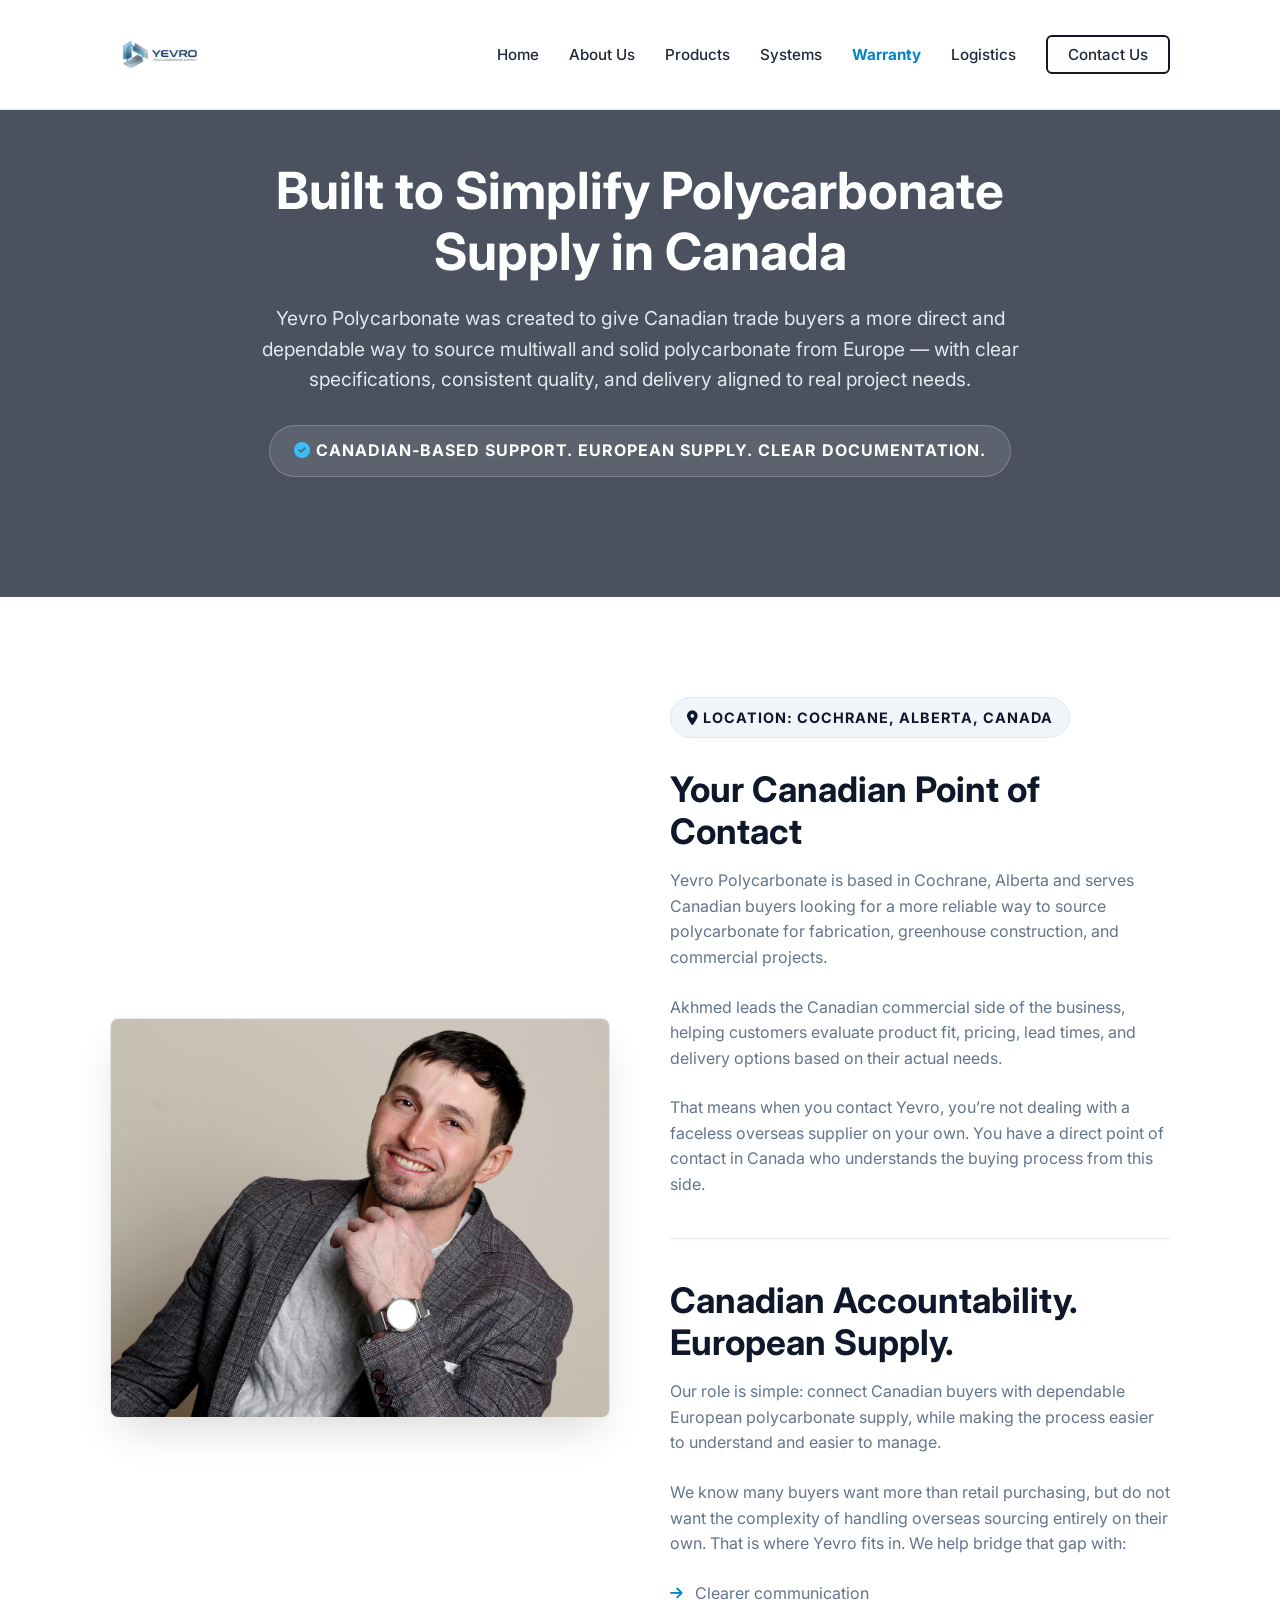
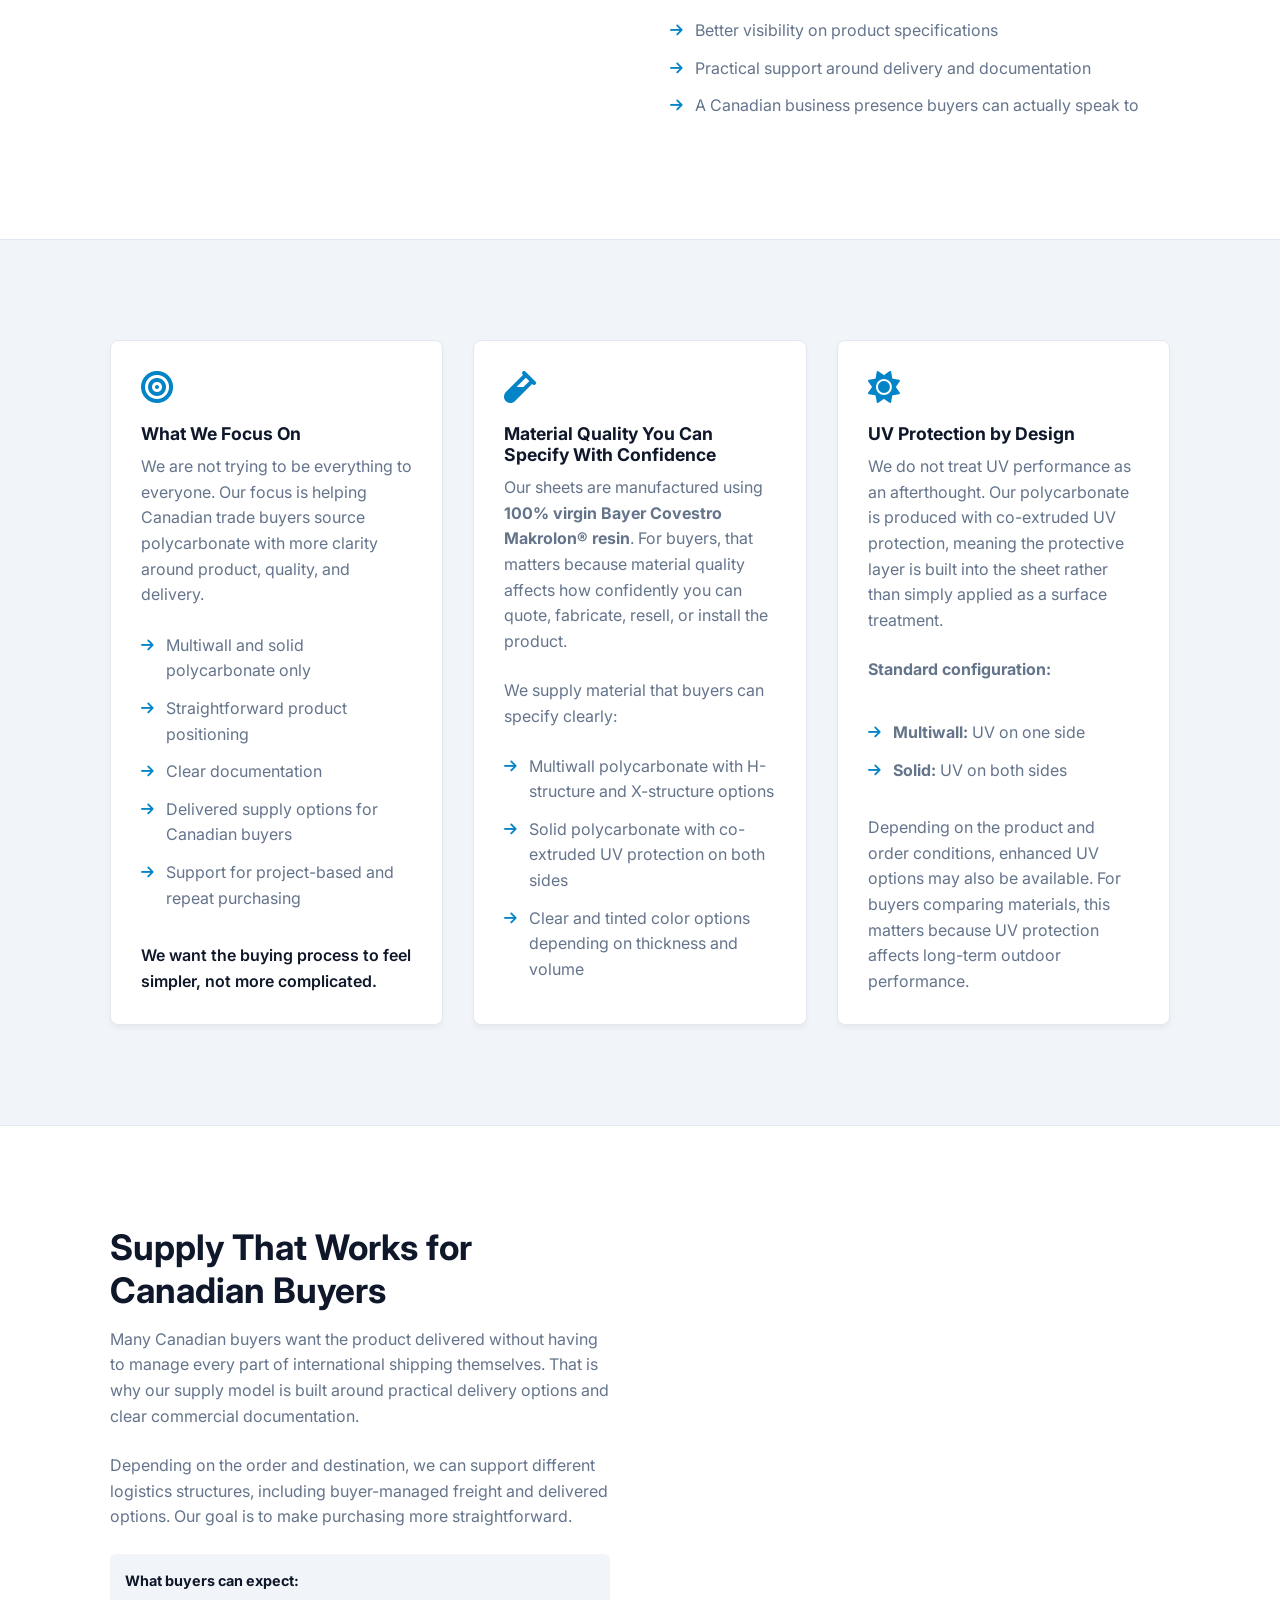
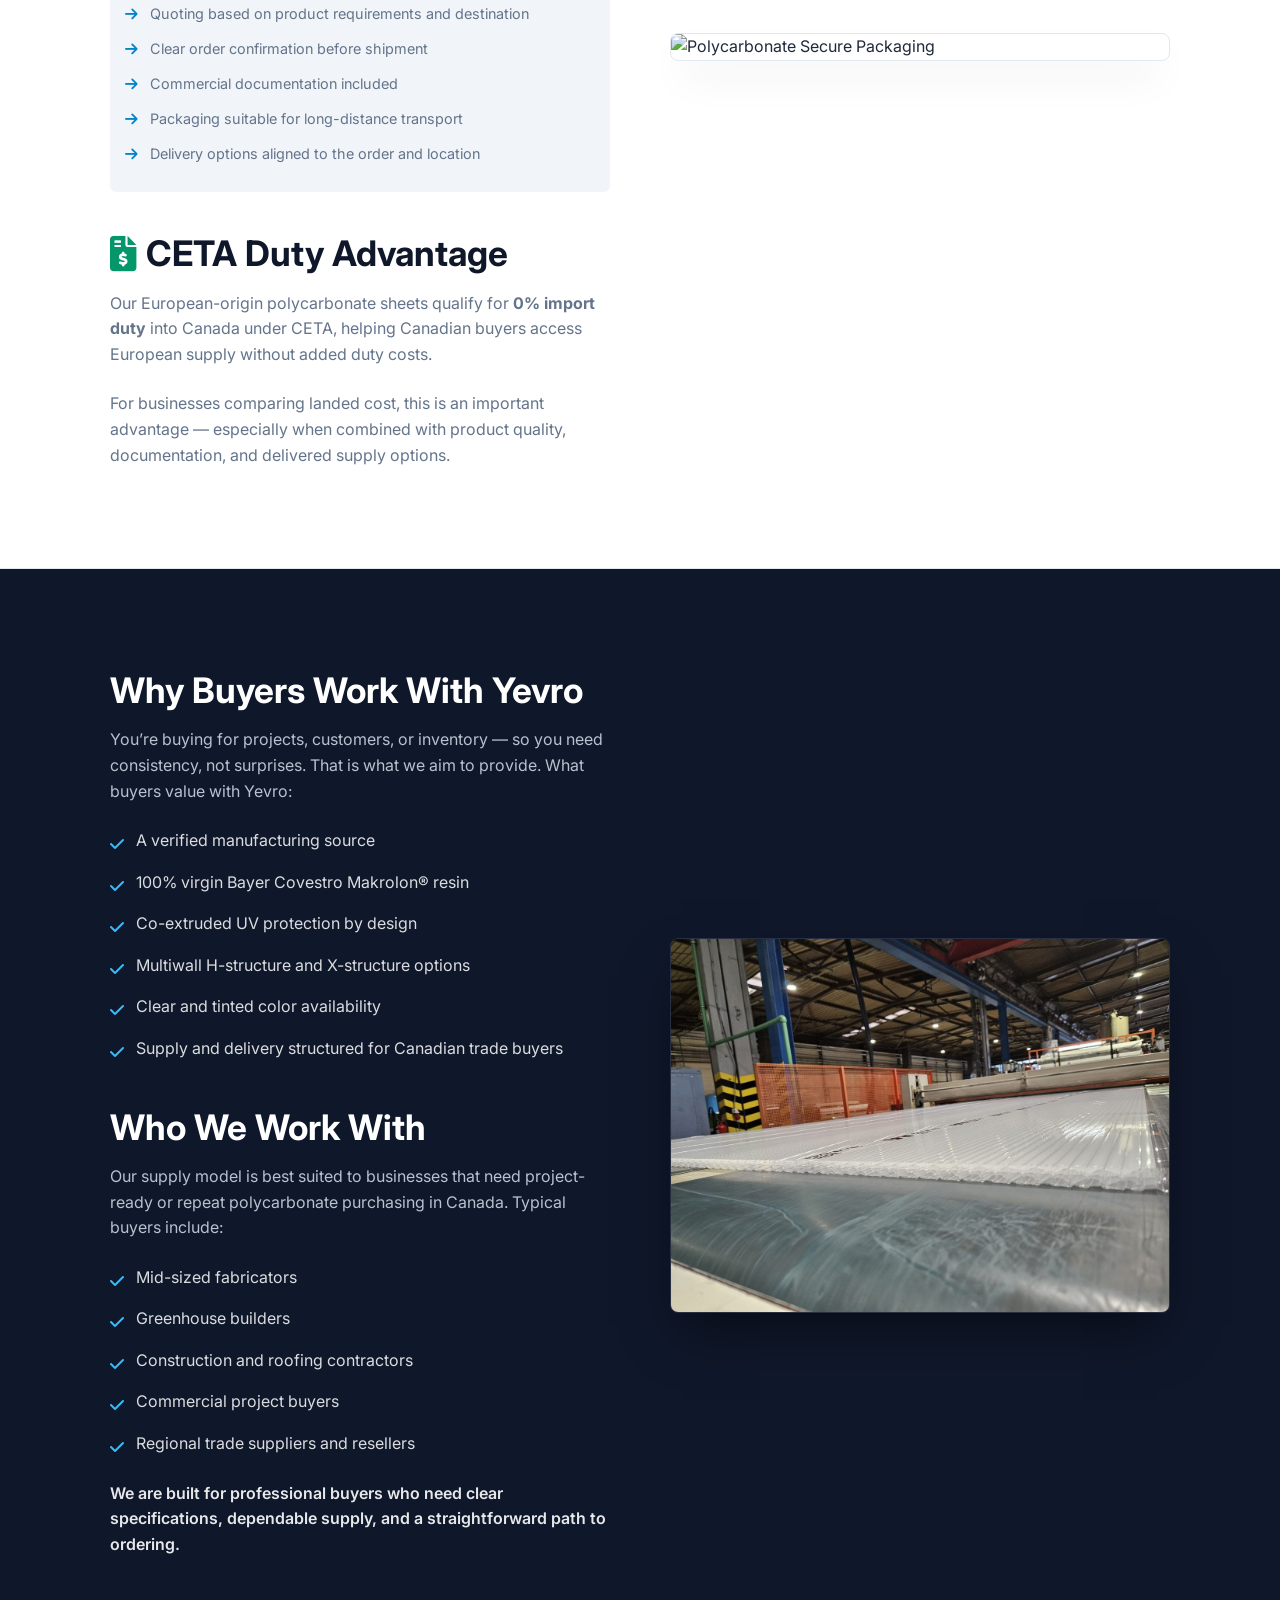
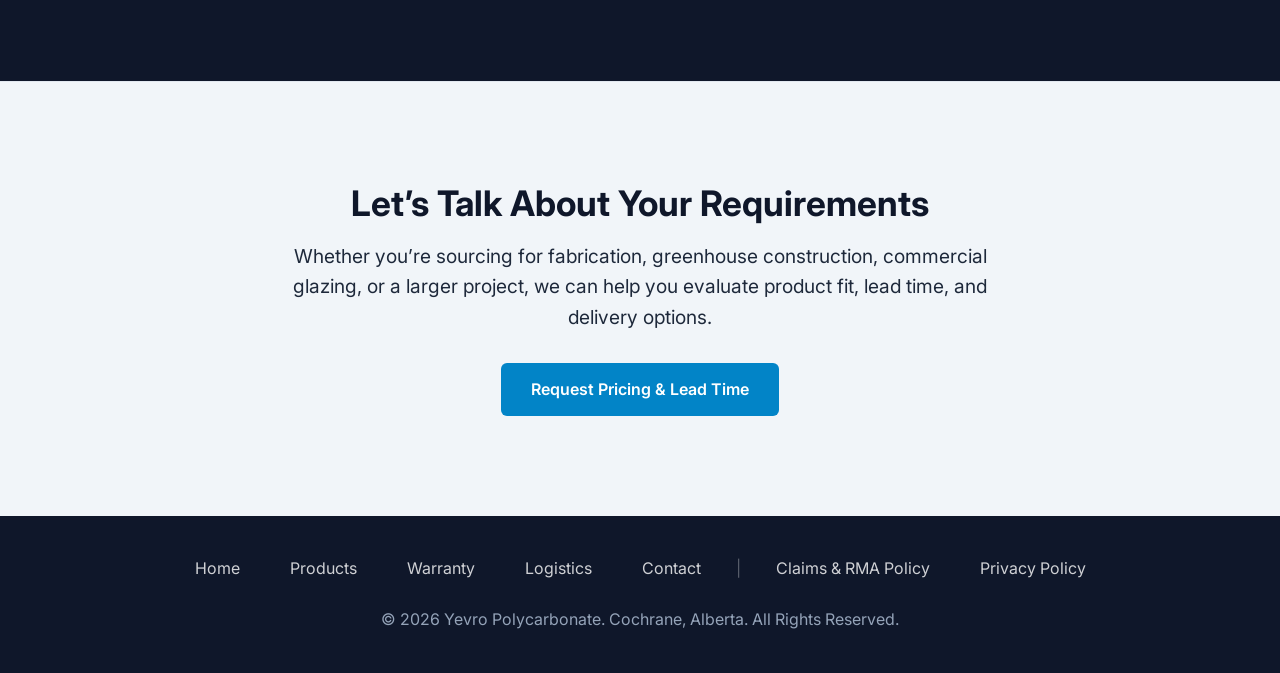
==== commit 4d9d401d: "Update about.html" ====
--- a/about.html
+++ b/about.html
@@ -44,12 +44,13 @@
             <div class="mobile-toggle">
                 <i class="fas fa-bars"></i>
             </div>
-            <nav class="nav-menu">
+           <nav class="nav-menu">
                 <ul>
                     <li><a href="index.html">Home</a></li>
-                    <li><a href="about.html" style="color: var(--accent); font-weight: 700;">About Us</a></li>
+                    <li><a href="about.html">About Us</a></li>
                     <li><a href="index.html#products">Products</a></li>
                     <li><a href="index.html#accessories">Systems</a></li>
+                    <li><a href="warranty.html" style="color: var(--accent); font-weight: 700;">Warranty</a></li>
                     <li><a href="index.html#logistics">Logistics</a></li>
                     <li><a href="index.html#contact" class="btn-nav">Contact Us</a></li>
                 </ul>
@@ -232,15 +233,19 @@
         </div>
     </section>
 
-    <footer>
-        <div class="container">
-            <p>&copy; 2026 Yevro Polycarbonate. Cochrane, Alberta. All Rights Reserved.</p>
-            <div class="footer-links">
+  <footer>
+        <div class="container" style="display: flex; flex-direction: column; align-items: center; gap: 15px;">
+            <div class="footer-links" style="display: flex; gap: 20px; flex-wrap: wrap; justify-content: center; margin-bottom: 10px;">
                 <a href="index.html">Home</a>
                 <a href="index.html#products">Products</a>
+                <a href="warranty.html">Warranty</a>
                 <a href="index.html#logistics">Logistics</a>
                 <a href="index.html#contact">Contact</a>
-            </div>
+                <span style="color: rgba(255,255,255,0.3);">|</span>
+                <a href="returns.html">Claims & RMA Policy</a>
+                <a href="privacy.html">Privacy Policy</a>
+            </div>
+            <p style="margin: 0;">&copy; 2026 Yevro Polycarbonate. Cochrane, Alberta. All Rights Reserved.</p>
         </div>
     </footer>
 
